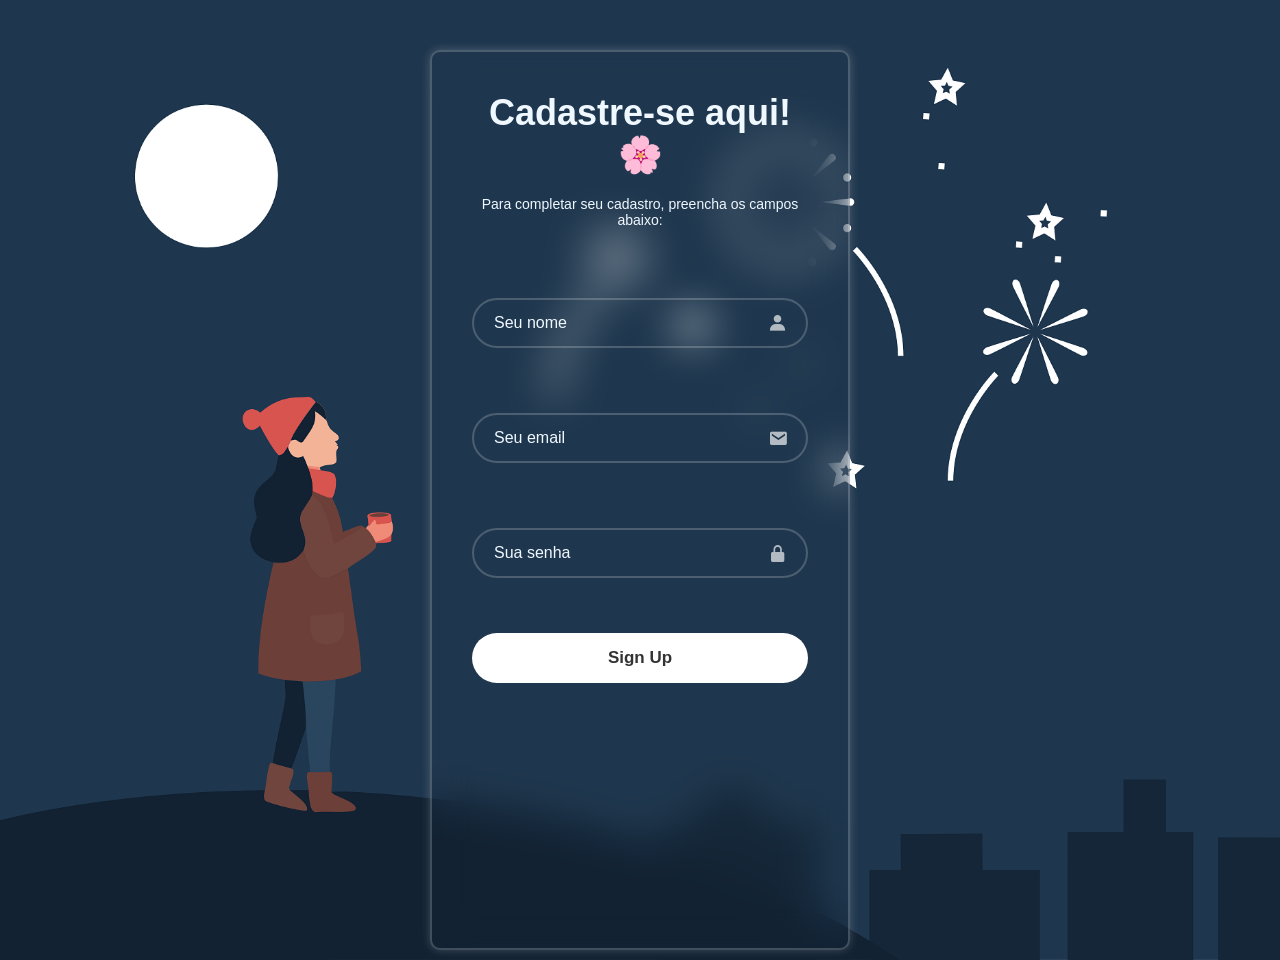
==== cadastro.html @ 23e79575 "created a new file:   cadastro.html" ====
<!DOCTYPE html>
<html lang="PT-BR">
<head>
    <meta charset="UTF-8">
    <meta name="viewport" content="width=device-width, initial-scale=1.0">
    <title>Sign Up</title>
    <link rel="stylesheet" href="styles.css">
    <link href='https://unpkg.com/boxicons@2.1.4/css/boxicons.min.css' rel='stylesheet'>
    <link rel="preconnect" href="https://fonts.googleapis.com">
    <link rel="preconnect" href="https://fonts.gstatic.com" crossorigin>
    <link href="https://fonts.cdnfonts.com/css/br-shape" rel="stylesheet">
    <link href="https://fonts.cdnfonts.com/css/noto-serif-display" rel="stylesheet">
</head>
<body class="containerForm">
    <h1>Cadastre-se aqui! 🌸</h1>
     <p>Para completar seu cadastro, preencha os campos abaixo:</p>
    <form class="signUpForm">
        <div class="input-group">
            <input type="text" id="username" name="username" placeholder="Seu nome" required>
            <i class="bx bxs-user"></i>
        </div>

        <div class="input-group">
            <input type="email" id="email" name="email" placeholder="Seu email" required>
            <i class="bx bxs-envelope"></i>
        </div>

        <div class="input-group">
            <input type="password" id="password" name="password" placeholder="Sua senha" required>
            <i class="bx bxs-lock-alt"></i>
        </div>

        <button type="submit" class="signUp">Sign Up</button>
    </form>
</body>
</html>
---- styles.css ----
* {
    margin: 0;
    padding: 0;
    box-sizing: border-box;
    font-family: 'BR Shape', sans-serif;                       
    font-size: medium;
}

body  {  
    display: flex;
    justify-content: flex-end;
    align-items: center;
    min-height: 100vh;
    background: url(./img/vector.girl.png);
    background-size: cover;
    background-position: center;
    margin: 0;
}
.container {
    width: 420px;
    background-color: transparent;
    border: 2px solid rgba(255, 255, 255, .2);
    border-radius: 10px;
    color: aliceblue;
    padding: 30px 40px;
    box-shadow: 0 0 10px rgba(255, 255, 255, .2);
    backdrop-filter: blur(20px);
 }

 .container h1 { 
    font-size: 36px;
    text-align: center;
 }

 .input-group { 
    position: relative;
    width: 100%;
    height: 50px;
    margin: 30px 0;
 }

 .input-group input { 
        width: 100%;
        height: 100%;
        background-color: transparent;
        border: 2px solid rgba(255, 255, 255, .2);
        outline: none;
        border-radius: 40px;
        color: aliceblue;
        padding: 20px 45px 20px 20px;
        font-size: 16px;
        font-family: 'Noto Serif Display', sans-serif;
    }

    .input-group input::placeholder{
        color: aliceblue;
    }

    .input-group i { 
        position: absolute;
        right: 20px;
        font-size: 20px;
        top: 50%;
        transform: translateY(-50%);
        color: rgba(248, 248, 248, 0.685);
    }

    .remember-forgot { 
        display: flex;
        justify-content: space-between;
        margin: -15px 0px 15px;
    }

    .remember-forgot input label { 
        accent-color: white;
    }

    .remember-forgot a { 
        color: aliceblue;
        text-decoration: none;
        font-weight: 600;
    }

    .remember-forgot a:hover { 
        text-decoration: underline;
    }

    button { 
        width: 100%;
        height: 50px;
        border: none;
        outline: none;
        background-color: #fff;
        color: #333;
        font-size: 17px;
        font-weight: 600;
        border-radius: 40px;
        cursor: pointer;
        box-shadow: rgba(0, 0, 0, .1);
        margin-top: 20px;
    }

    button:hover { 
        background-color: transparent;
        border: 2px solid rgba(255, 255, 255, .2);
        color: aliceblue;
        transition: 0.2s;
    }

.register-link { 
    font-size: 14px;
    margin: 20px 0px 15px;
    text-align: center;
}
.register-link a { 
    color: aliceblue;
    text-decoration: none;
    font-weight: 600;
}
.register-link a:hover { 
    text-decoration: underline;
}

.container {
    animation: animate 0.7s ease-in-out forwards;
} 
@keyframes animate {
    0% {
        transform: translateY(-50px) scale(0.95);
        opacity: 0;
    }
    100% {
        transform: translateY(0) scale(1);
        opacity: 1;
    }
}

.containerForm { 
    width: 500px;
    height: auto;
    max-height: 80vh;
    margin-left: auto;
    margin-right: auto;
    margin-top: 50px;
    margin-bottom: 10px;
    justify-content: center;
    align-self: center;
    align-items: center;
    display: block;
    width: 420px;
    background-color: transparent;
    border: 2px solid rgba(255, 255, 255, .2);
    border-radius: 10px;
    color: aliceblue;
    padding:  40px;
    box-shadow: 0 0 10px rgba(255, 255, 255, .2);
    backdrop-filter: blur(20px);
    animation: animate 0.7s ease-in-out forwards;
}

.containerForm h1 { 
    font-size: 36px;
    text-align: center;
    padding: 0px 0px 20px;
}

.containerForm p { 
    font-size: 14px;
    text-align: center;
    padding: 0px 0px 20px;
}
.signUpForm { 
    font-size: 14px;
    margin: 20px 0px 15px;
    text-align: center;
    display: flex;
    flex-direction: column;
    gap: 5px;
}
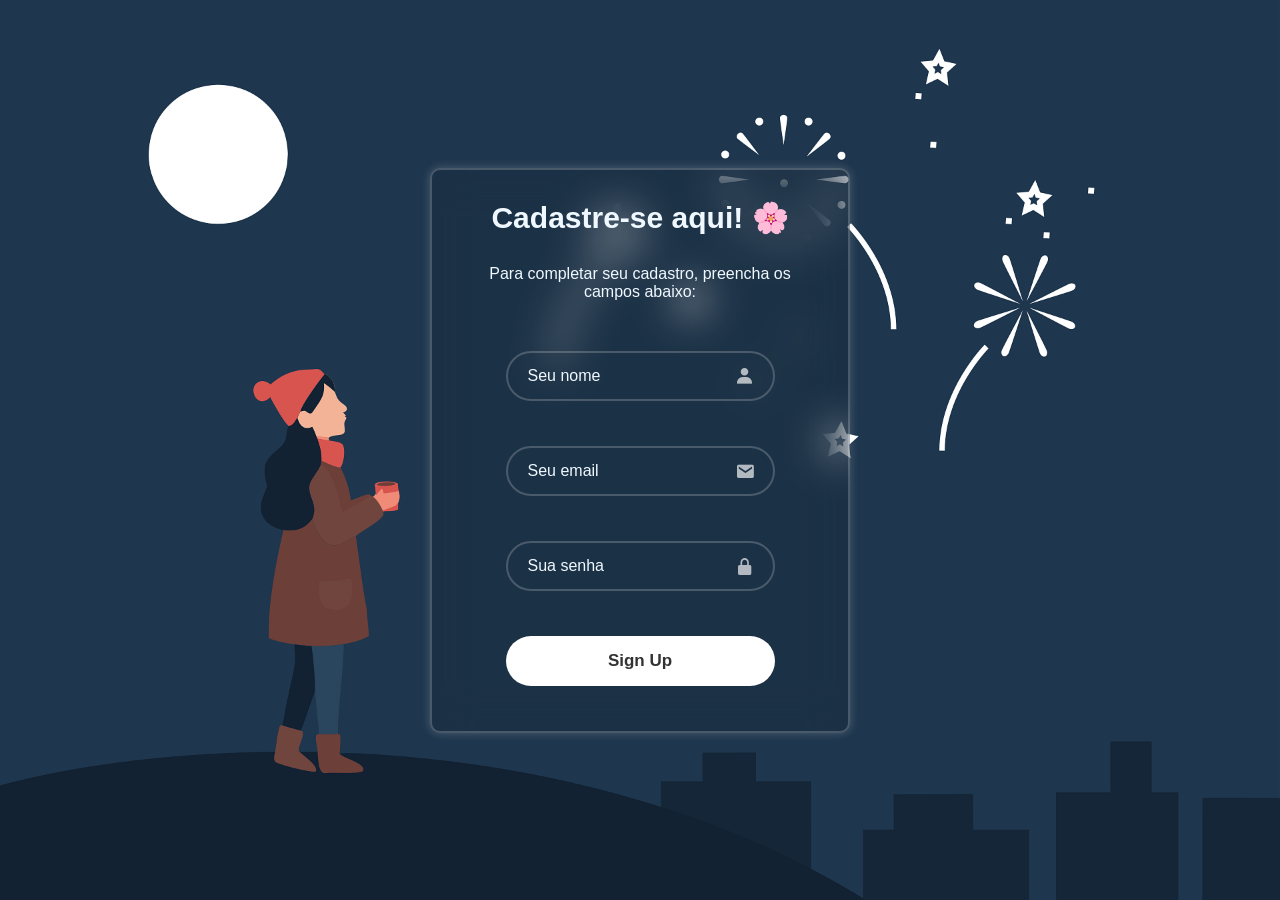
==== commit 65287dea: "Alterei o layout da página de cadastro" ====
--- a/cadastro.html
+++ b/cadastro.html
@@ -11,8 +11,9 @@
     <link href="https://fonts.cdnfonts.com/css/br-shape" rel="stylesheet">
     <link href="https://fonts.cdnfonts.com/css/noto-serif-display" rel="stylesheet">
 </head>
-<body class="containerForm">
-    <h1>Cadastre-se aqui! 🌸</h1>
+<body>
+   <main class="container">
+    <h1 id="signUpH">Cadastre-se aqui! 🌸</h1>
      <p>Para completar seu cadastro, preencha os campos abaixo:</p>
     <form class="signUpForm">
         <div class="input-group">
@@ -32,5 +33,6 @@
 
         <button type="submit" class="signUp">Sign Up</button>
     </form>
-</body>
+  </main>
+ </body>
 </html>
--- a/styles.css
+++ b/styles.css
@@ -8,24 +8,35 @@
 
 body  {  
     display: flex;
-    justify-content: flex-end;
+    justify-content: center;
     align-items: center;
     min-height: 100vh;
     background: url(./img/vector.girl.png);
     background-size: cover;
     background-position: center;
     margin: 0;
+    padding: 0;
 }
 .container {
+    display: flex;
+    flex-direction: column;
+    justify-content: center;
+    align-items: center;
     width: 420px;
     background-color: transparent;
     border: 2px solid rgba(255, 255, 255, .2);
     border-radius: 10px;
     color: aliceblue;
     padding: 30px 40px;
+    background-color: rgba(0, 0, 0, 0.1);
     box-shadow: 0 0 10px rgba(255, 255, 255, .2);
     backdrop-filter: blur(20px);
  }
+
+ .container h1, .container p {
+    text-align: center;
+    margin-bottom: 10px;
+}
 
  .container h1 { 
     font-size: 36px;
@@ -36,7 +47,7 @@
     position: relative;
     width: 100%;
     height: 50px;
-    margin: 30px 0;
+    margin: 20px 0;
  }
 
  .input-group input { 
@@ -71,9 +82,12 @@
         margin: -15px 0px 15px;
     }
 
-    .remember-forgot input label { 
-        accent-color: white;
-    }
+    .remember-forgot input[type="checkbox"] {
+    accent-color: #fff;
+    cursor: pointer;
+    width: 15px;
+    height: 15px;
+}
 
     .remember-forgot a { 
         color: aliceblue;
@@ -135,40 +149,12 @@
     }
 }
 
-.containerForm { 
-    width: 500px;
-    height: auto;
-    max-height: 80vh;
-    margin-left: auto;
-    margin-right: auto;
-    margin-top: 50px;
-    margin-bottom: 10px;
-    justify-content: center;
-    align-self: center;
-    align-items: center;
-    display: block;
-    width: 420px;
-    background-color: transparent;
-    border: 2px solid rgba(255, 255, 255, .2);
-    border-radius: 10px;
-    color: aliceblue;
-    padding:  40px;
-    box-shadow: 0 0 10px rgba(255, 255, 255, .2);
-    backdrop-filter: blur(20px);
-    animation: animate 0.7s ease-in-out forwards;
-}
-
-.containerForm h1 { 
-    font-size: 36px;
+#signUpH { 
+    font-size: 30px;
     text-align: center;
     padding: 0px 0px 20px;
 }
 
-.containerForm p { 
-    font-size: 14px;
-    text-align: center;
-    padding: 0px 0px 20px;
-}
 .signUpForm { 
     font-size: 14px;
     margin: 20px 0px 15px;
